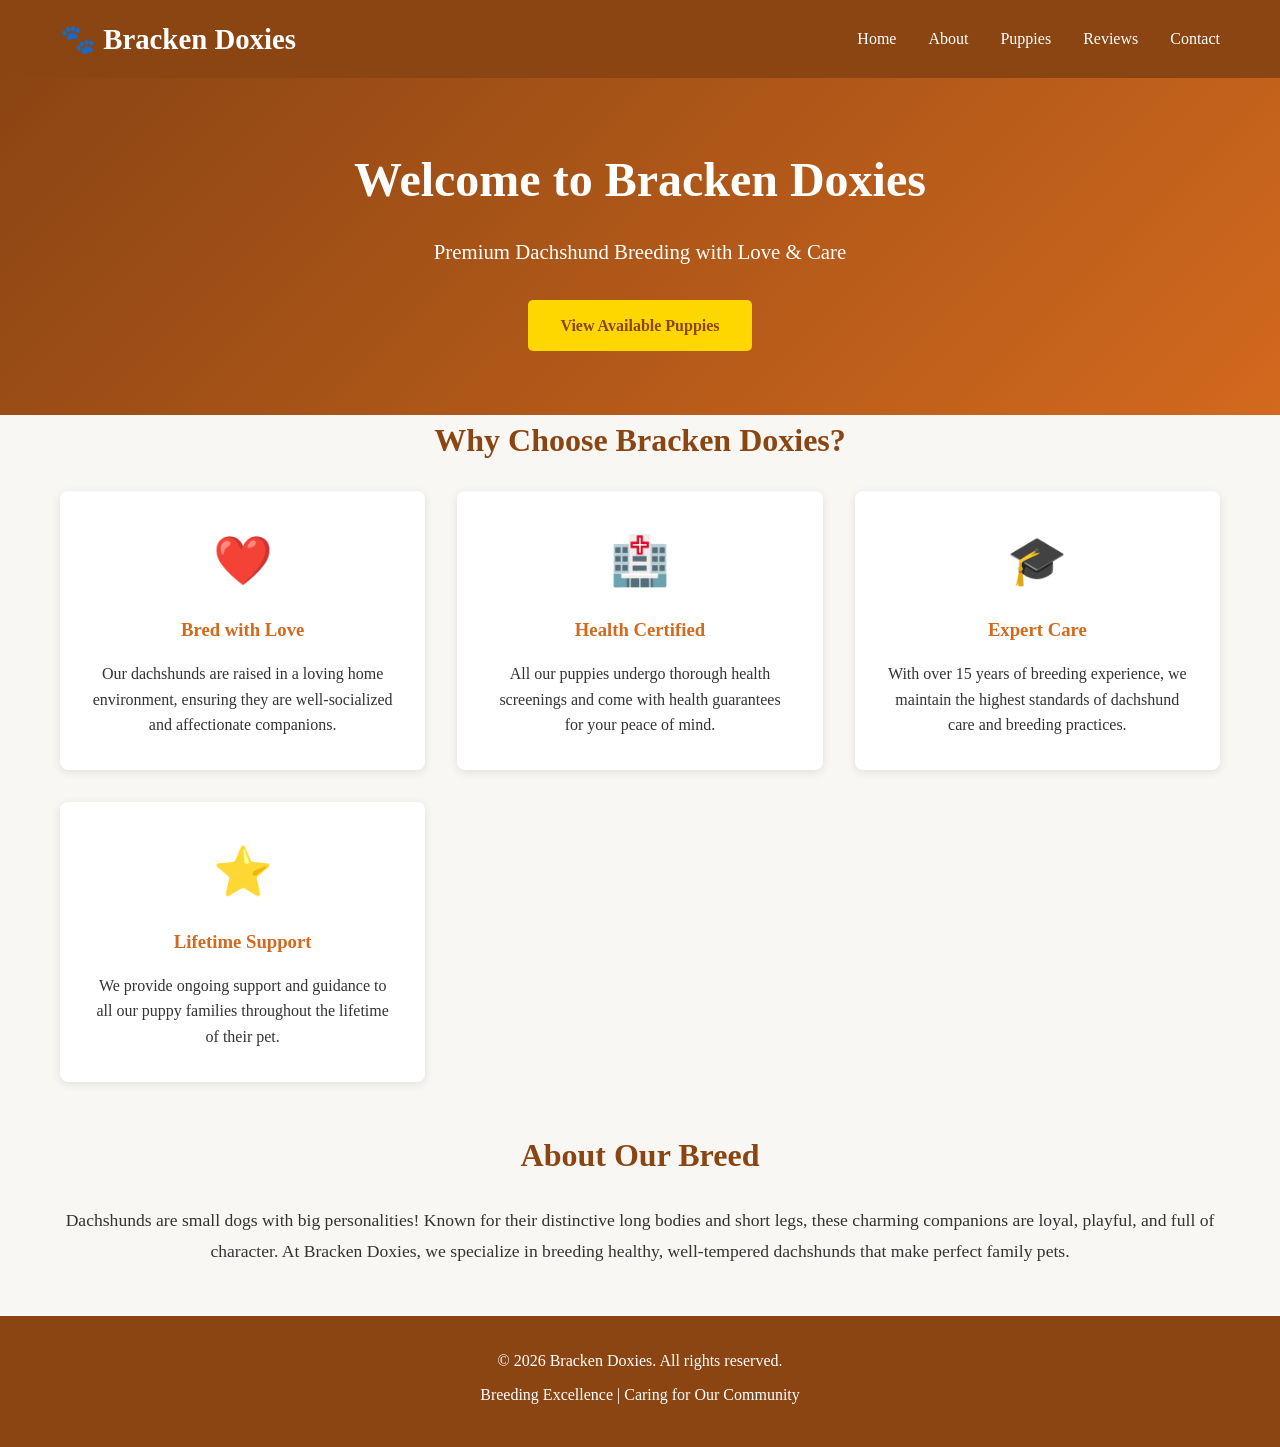
==== index.html @ 05cd978b "Initial site deployment" ====
<!DOCTYPE html>
<html lang="en">
<head>
    <meta charset="UTF-8">
    <meta name="viewport" content="width=device-width, initial-scale=1.0">
    <title>Bracken Doxies - Premium Dachshund Breeder</title>
    <style>
        * {
            margin: 0;
            padding: 0;
            box-sizing: border-box;
        }
        
        body {
            font-family: 'Georgia', serif;
            line-height: 1.6;
            color: #333;
            background-color: #f9f7f4;
        }
        
        header {
            background-color: #8b4513;
            color: white;
            padding: 1rem 0;
            box-shadow: 0 2px 5px rgba(0,0,0,0.1);
        }
        
        .header-container {
            max-width: 1200px;
            margin: 0 auto;
            padding: 0 20px;
            display: flex;
            justify-content: space-between;
            align-items: center;
        }
        
        .logo {
            font-size: 1.8rem;
            font-weight: bold;
        }
        
        nav ul {
            display: flex;
            list-style: none;
            gap: 2rem;
        }
        
        nav a {
            color: white;
            text-decoration: none;
            transition: color 0.3s;
        }
        
        nav a:hover {
            color: #ffd700;
        }
        
        .container {
            max-width: 1200px;
            margin: 0 auto;
            padding: 0 20px;
        }
        
        .hero {
            background: linear-gradient(135deg, #8b4513 0%, #d2691e 100%);
            color: white;
            padding: 4rem 0;
            text-align: center;
        }
        
        .hero h1 {
            font-size: 3rem;
            margin-bottom: 1rem;
        }
        
        .hero p {
            font-size: 1.3rem;
            margin-bottom: 2rem;
        }
        
        .cta-button {
            display: inline-block;
            background-color: #ffd700;
            color: #8b4513;
            padding: 0.8rem 2rem;
            text-decoration: none;
            border-radius: 5px;
            font-weight: bold;
            transition: background-color 0.3s;
        }
        
        .cta-button:hover {
            background-color: #ffed4e;
        }
        
        main {
            padding: 3rem 0;
        }
        
        .section {
            margin-bottom: 3rem;
        }
        
        .section h2 {
            color: #8b4513;
            font-size: 2rem;
            margin-bottom: 1.5rem;
            text-align: center;
        }
        
        .features {
            display: grid;
            grid-template-columns: repeat(auto-fit, minmax(280px, 1fr));
            gap: 2rem;
        }
        
        .feature-card {
            background: white;
            padding: 2rem;
            border-radius: 8px;
            box-shadow: 0 2px 10px rgba(0,0,0,0.1);
            text-align: center;
        }
        
        .feature-card h3 {
            color: #d2691e;
            margin-bottom: 1rem;
        }
        
        .feature-icon {
            font-size: 3rem;
            margin-bottom: 1rem;
        }
        
        footer {
            background-color: #8b4513;
            color: white;
            text-align: center;
            padding: 2rem 0;
            margin-top: 3rem;
        }
        
        footer p {
            margin-bottom: 0.5rem;
        }
    </style>
</head>
<body>
    <header>
        <div class="header-container">
            <div class="logo">🐾 Bracken Doxies</div>
            <nav>
                <ul>
                    <li><a href="index.html">Home</a></li>
                    <li><a href="about.html">About</a></li>
                    <li><a href="puppies.html">Puppies</a></li>
                    <li><a href="reviews.html">Reviews</a></li>
                    <li><a href="contact.html">Contact</a></li>
                </ul>
            </nav>
        </div>
    </header>

    <section class="hero">
        <div class="container">
            <h1>Welcome to Bracken Doxies</h1>
            <p>Premium Dachshund Breeding with Love & Care</p>
            <a href="puppies.html" class="cta-button">View Available Puppies</a>
        </div>
    </section>

    <main class="container">
        <section class="section">
            <h2>Why Choose Bracken Doxies?</h2>
            <div class="features">
                <div class="feature-card">
                    <div class="feature-icon">❤️</div>
                    <h3>Bred with Love</h3>
                    <p>Our dachshunds are raised in a loving home environment, ensuring they are well-socialized and affectionate companions.</p>
                </div>
                <div class="feature-card">
                    <div class="feature-icon">🏥</div>
                    <h3>Health Certified</h3>
                    <p>All our puppies undergo thorough health screenings and come with health guarantees for your peace of mind.</p>
                </div>
                <div class="feature-card">
                    <div class="feature-icon">🎓</div>
                    <h3>Expert Care</h3>
                    <p>With over 15 years of breeding experience, we maintain the highest standards of dachshund care and breeding practices.</p>
                </div>
                <div class="feature-card">
                    <div class="feature-icon">⭐</div>
                    <h3>Lifetime Support</h3>
                    <p>We provide ongoing support and guidance to all our puppy families throughout the lifetime of their pet.</p>
                </div>
            </div>
        </section>

        <section class="section">
            <h2>About Our Breed</h2>
            <p style="text-align: center; font-size: 1.1rem; line-height: 1.8;">
                Dachshunds are small dogs with big personalities! Known for their distinctive long bodies and short legs, these charming companions are loyal, playful, and full of character. At Bracken Doxies, we specialize in breeding healthy, well-tempered dachshunds that make perfect family pets.
            </p>
        </section>
    </main>

    <footer>
        <p>&copy; 2026 Bracken Doxies. All rights reserved.</p>
        <p>Breeding Excellence | Caring for Our Community</p>
    </footer>
</body>
</html>
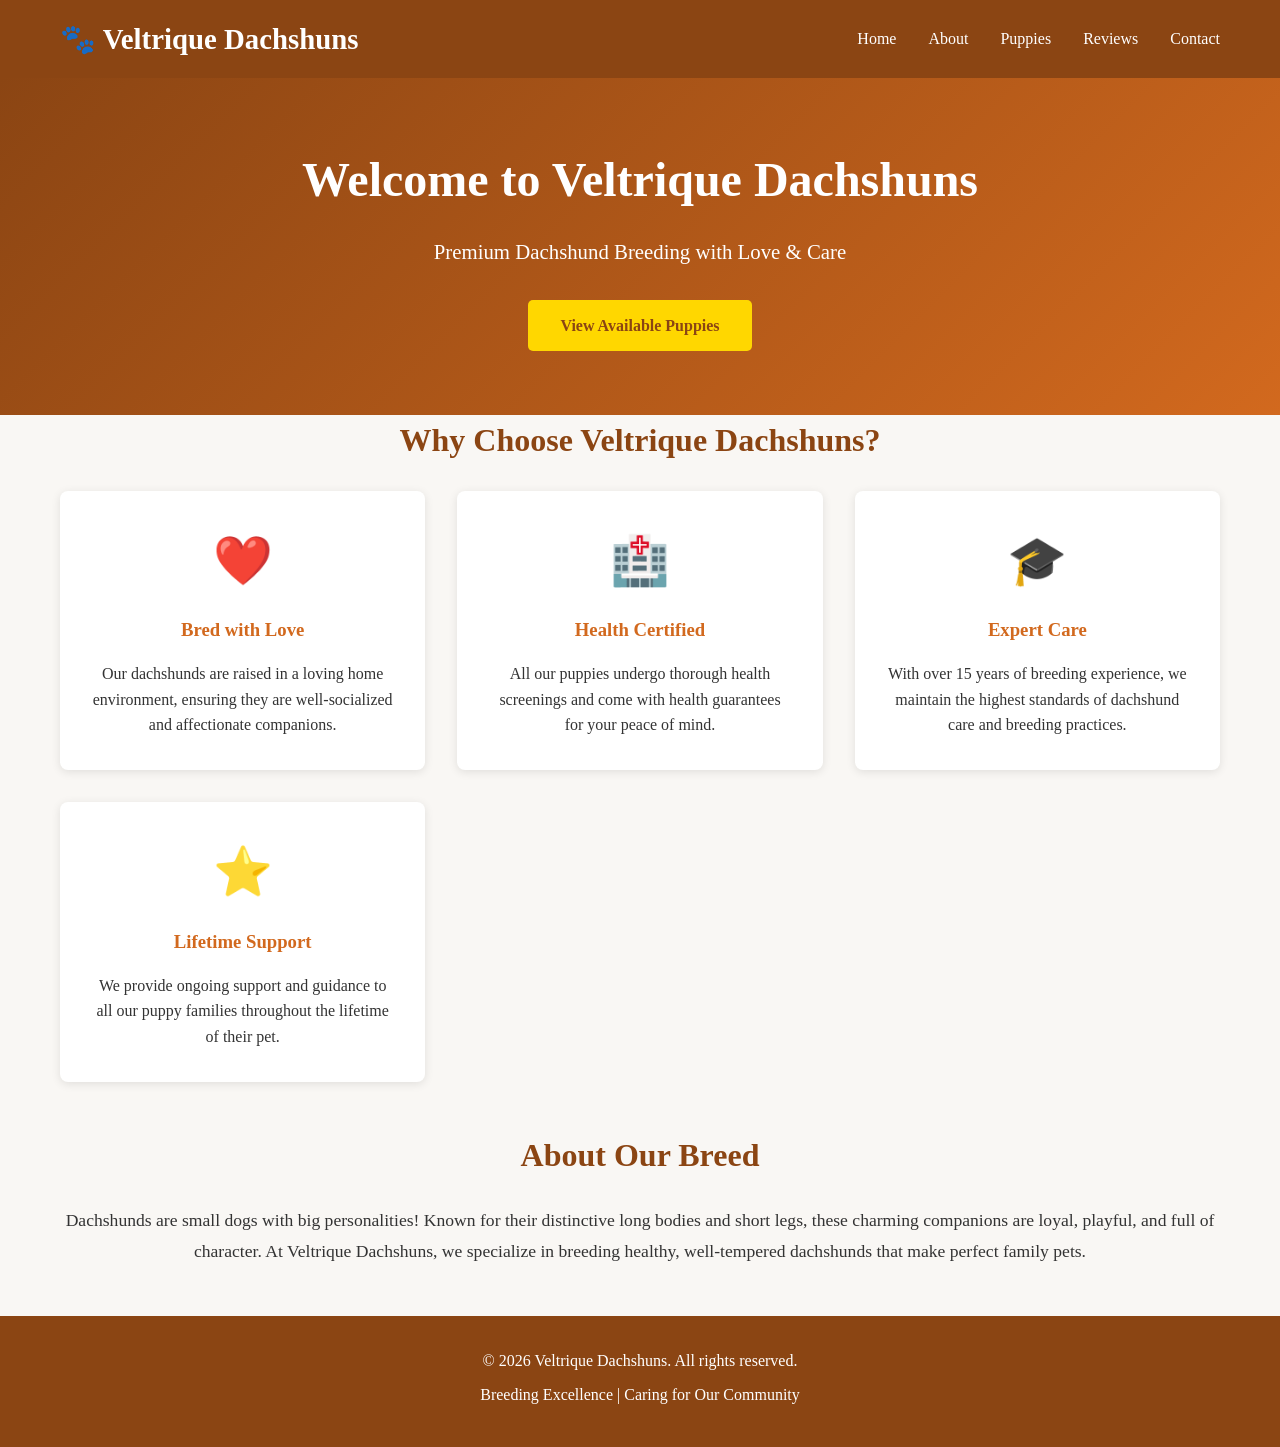
==== commit 461c5268: "Update site branding to Veltrique Dachshuns and remove phone contact info" ====
--- a/index.html
+++ b/index.html
@@ -3,7 +3,7 @@
 <head>
     <meta charset="UTF-8">
     <meta name="viewport" content="width=device-width, initial-scale=1.0">
-    <title>Bracken Doxies - Premium Dachshund Breeder</title>
+    <title>Veltrique Dachshuns - Premium Dachshund Breeder</title>
     <style>
         * {
             margin: 0;
@@ -148,7 +148,7 @@
 <body>
     <header>
         <div class="header-container">
-            <div class="logo">🐾 Bracken Doxies</div>
+            <div class="logo">🐾 Veltrique Dachshuns</div>
             <nav>
                 <ul>
                     <li><a href="index.html">Home</a></li>
@@ -163,7 +163,7 @@
 
     <section class="hero">
         <div class="container">
-            <h1>Welcome to Bracken Doxies</h1>
+            <h1>Welcome to Veltrique Dachshuns</h1>
             <p>Premium Dachshund Breeding with Love & Care</p>
             <a href="puppies.html" class="cta-button">View Available Puppies</a>
         </div>
@@ -171,7 +171,7 @@
 
     <main class="container">
         <section class="section">
-            <h2>Why Choose Bracken Doxies?</h2>
+            <h2>Why Choose Veltrique Dachshuns?</h2>
             <div class="features">
                 <div class="feature-card">
                     <div class="feature-icon">❤️</div>
@@ -199,13 +199,13 @@
         <section class="section">
             <h2>About Our Breed</h2>
             <p style="text-align: center; font-size: 1.1rem; line-height: 1.8;">
-                Dachshunds are small dogs with big personalities! Known for their distinctive long bodies and short legs, these charming companions are loyal, playful, and full of character. At Bracken Doxies, we specialize in breeding healthy, well-tempered dachshunds that make perfect family pets.
+                Dachshunds are small dogs with big personalities! Known for their distinctive long bodies and short legs, these charming companions are loyal, playful, and full of character. At Veltrique Dachshuns, we specialize in breeding healthy, well-tempered dachshunds that make perfect family pets.
             </p>
         </section>
     </main>
 
     <footer>
-        <p>&copy; 2026 Bracken Doxies. All rights reserved.</p>
+        <p>&copy; 2026 Veltrique Dachshuns. All rights reserved.</p>
         <p>Breeding Excellence | Caring for Our Community</p>
     </footer>
 </body>
